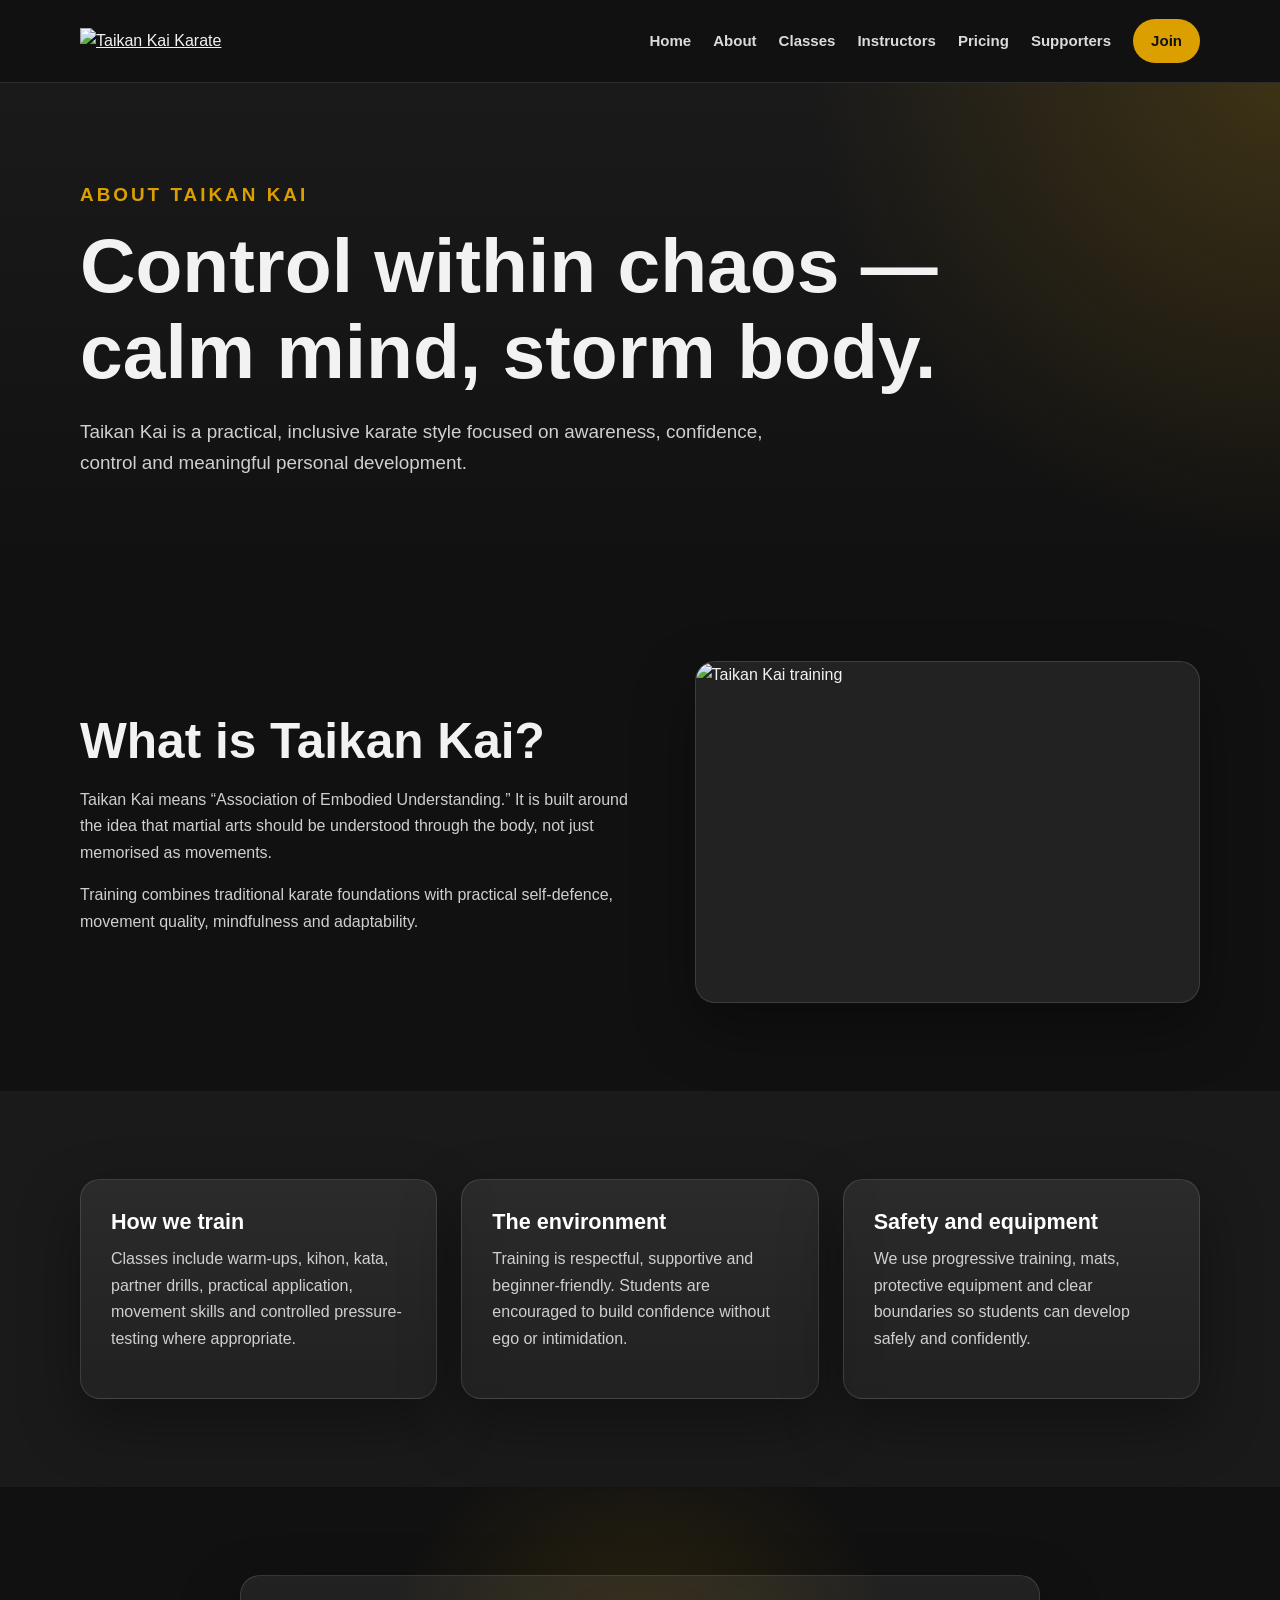
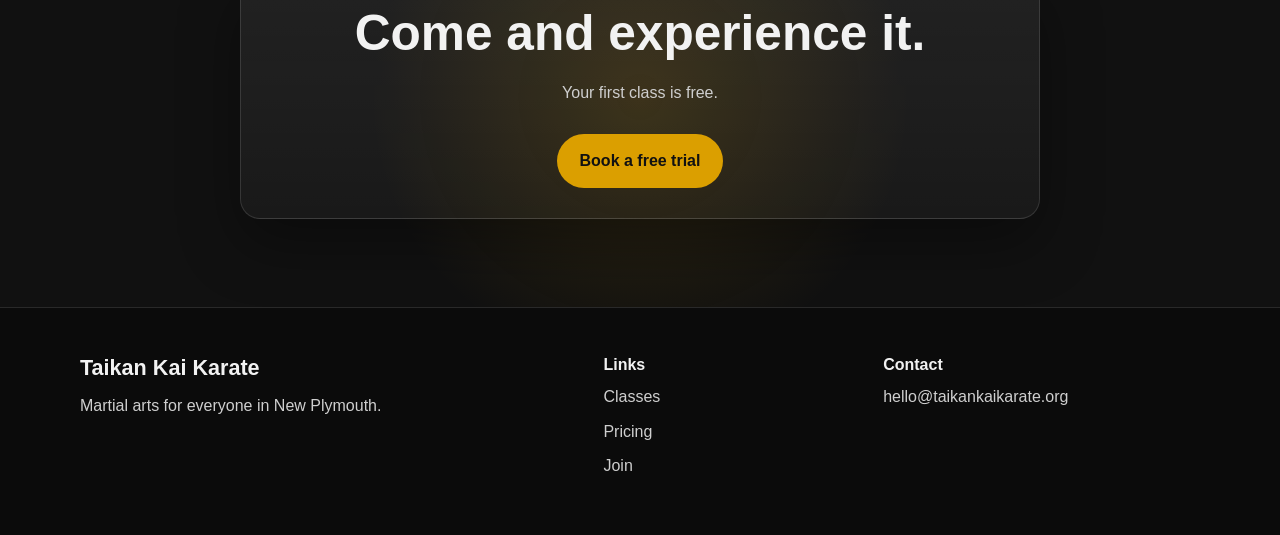
==== about.html @ 23faaea9 "Add files via upload" ====
<!DOCTYPE html>
<html lang="en-NZ">
<head>
  <meta charset="UTF-8" />
  <meta name="viewport" content="width=device-width, initial-scale=1.0" />
  <title>About | Taikan Kai Karate</title>
  <link rel="stylesheet" href="styles.css" />
</head>
<body>
  <header class="site-header"><div class="container nav-wrap"><a class="logo" href="index.html"><img src="assets/images/taikan-kai-logo.png" alt="Taikan Kai Karate" /></a><nav class="main-nav"><a href="index.html">Home</a><a href="about.html">About</a><a href="classes.html">Classes</a><a href="instructors.html">Instructors</a><a href="pricing.html">Pricing</a><a href="sponsors.html">Supporters</a><a class="nav-cta" href="join.html">Join</a></nav></div></header>
  <main>
    <section class="page-hero"><div class="container"><p class="eyebrow">About Taikan Kai</p><h1>Control within chaos — calm mind, storm body.</h1><p>Taikan Kai is a practical, inclusive karate style focused on awareness, confidence, control and meaningful personal development.</p></div></section>
    <section class="section"><div class="container split"><div><h2>What is Taikan Kai?</h2><p>Taikan Kai means “Association of Embodied Understanding.” It is built around the idea that martial arts should be understood through the body, not just memorised as movements.</p><p>Training combines traditional karate foundations with practical self-defence, movement quality, mindfulness and adaptability.</p></div><div class="image-card"><img src="assets/images/about-training.jpg" alt="Taikan Kai training" /></div></div></section>
    <section class="section alt"><div class="container"><div class="card-grid three"><article class="card"><h3>How we train</h3><p>Classes include warm-ups, kihon, kata, partner drills, practical application, movement skills and controlled pressure-testing where appropriate.</p></article><article class="card"><h3>The environment</h3><p>Training is respectful, supportive and beginner-friendly. Students are encouraged to build confidence without ego or intimidation.</p></article><article class="card"><h3>Safety and equipment</h3><p>We use progressive training, mats, protective equipment and clear boundaries so students can develop safely and confidently.</p></article></div></div></section>
    <section class="cta-section"><div class="container cta-box"><h2>Come and experience it.</h2><p>Your first class is free.</p><a class="button primary" href="join.html">Book a free trial</a></div></section>
  </main>
  <footer class="site-footer"><div class="container footer-grid"><div><h3>Taikan Kai Karate</h3><p>Martial arts for everyone in New Plymouth.</p></div><div><h4>Links</h4><a href="classes.html">Classes</a><a href="pricing.html">Pricing</a><a href="join.html">Join</a></div><div><h4>Contact</h4><a href="mailto:hello@taikankaikarate.org">hello@taikankaikarate.org</a></div></div></footer>
</body>
</html>
---- styles.css ----
:root {
  --black: #111111;
  --black-soft: #1a1a1a;
  --charcoal: #222222;
  --gold: #db9f00;
  --gold-dark: #aa7a00;
  --white: #ffffff;
  --off-white: #f2f2f2;
  --muted: #cfcfcf;
  --line: rgba(255,255,255,0.12);
  --max-width: 1120px;
  --radius: 20px;
  --shadow: 0 24px 60px rgba(0,0,0,0.35);
}

* { box-sizing: border-box; }

html { scroll-behavior: smooth; }

body {
  margin: 0;
  font-family: Inter, Poppins, Arial, sans-serif;
  background: var(--black);
  color: var(--off-white);
  line-height: 1.65;
}

img { max-width: 100%; display: block; }

a { color: inherit; }

.container {
  width: min(var(--max-width), calc(100% - 40px));
  margin: 0 auto;
}

.site-header {
  position: sticky;
  top: 0;
  z-index: 50;
  background: rgba(17,17,17,0.94);
  backdrop-filter: blur(12px);
  border-bottom: 1px solid var(--line);
}

.nav-wrap {
  min-height: 82px;
  display: flex;
  align-items: center;
  justify-content: space-between;
  gap: 30px;
}

.logo img {
  width: 300px;
  max-width: 52vw;
  height: auto;
}

.main-nav {
  display: flex;
  align-items: center;
  gap: 22px;
  font-size: 0.94rem;
  font-weight: 700;
}

.main-nav a {
  text-decoration: none;
  color: var(--off-white);
  opacity: 0.9;
}

.main-nav a:hover { color: var(--gold); opacity: 1; }

.nav-cta {
  background: var(--gold);
  color: #111 !important;
  padding: 10px 18px;
  border-radius: 999px;
  opacity: 1 !important;
}

.nav-cta:hover { background: #f0b31b; color: #111 !important; }

.hero, .page-hero {
  padding: 96px 0 76px;
  background:
    radial-gradient(circle at top right, rgba(219,159,0,0.18), transparent 34%),
    linear-gradient(180deg, var(--black-soft), var(--black));
}

.hero-grid, .split, .instructor-card {
  display: grid;
  grid-template-columns: 1.05fr 0.95fr;
  gap: 56px;
  align-items: center;
}

.reverse { grid-template-columns: 0.95fr 1.05fr; }

.eyebrow {
  margin: 0 0 12px;
  color: var(--gold);
  text-transform: uppercase;
  letter-spacing: 0.16em;
  font-size: 0.78rem;
  font-weight: 800;
}

h1, h2, h3, h4 { line-height: 1.12; margin-top: 0; }

h1 {
  font-size: clamp(2.55rem, 6vw, 5rem);
  max-width: 900px;
  margin-bottom: 22px;
}

h2 { font-size: clamp(2rem, 4vw, 3.1rem); margin-bottom: 18px; }
h3 { font-size: 1.35rem; margin-bottom: 12px; }
h4 { margin-bottom: 10px; }

p { color: var(--muted); margin-top: 0; }

.hero-text, .page-hero p, .intro {
  font-size: 1.18rem;
  max-width: 720px;
}

.section { padding: 88px 0; }
.section.alt { background: var(--black-soft); }

.section-heading {
  max-width: 760px;
  margin-bottom: 34px;
}

.card-grid {
  display: grid;
  gap: 24px;
}

.card-grid.three { grid-template-columns: repeat(3, 1fr); }
.card-grid.two, .pricing-grid { grid-template-columns: repeat(2, 1fr); }

.card, .price-card, .meta-box, .cta-box {
  background: linear-gradient(180deg, rgba(255,255,255,0.075), rgba(255,255,255,0.035));
  border: 1px solid var(--line);
  border-radius: var(--radius);
  padding: 30px;
  box-shadow: var(--shadow);
}

.card h3, .card h2, .price-card h2 { color: var(--white); }

.image-card {
  border-radius: var(--radius);
  overflow: hidden;
  border: 1px solid var(--line);
  background: var(--charcoal);
  box-shadow: var(--shadow);
}

.image-card img {
  width: 100%;
  height: 100%;
  min-height: 340px;
  object-fit: cover;
}

.hero-image img { min-height: 460px; }
.portrait img { min-height: 520px; }

.button-row {
  display: flex;
  gap: 14px;
  flex-wrap: wrap;
  margin-top: 30px;
}

.button {
  display: inline-flex;
  align-items: center;
  justify-content: center;
  min-height: 48px;
  padding: 13px 22px;
  border-radius: 999px;
  text-decoration: none;
  font-weight: 800;
  border: 1px solid transparent;
}

.button.primary {
  background: var(--gold);
  color: #111;
}

.button.primary:hover { background: #f0b31b; }

.button.secondary {
  border-color: var(--line);
  background: rgba(255,255,255,0.04);
  color: var(--white);
}

.button.secondary:hover { border-color: var(--gold); color: var(--gold); }

.text-link {
  color: var(--gold);
  font-weight: 800;
  text-decoration: none;
}

.text-link:hover { text-decoration: underline; }

.info-list p {
  padding: 14px 0;
  border-bottom: 1px solid var(--line);
}

.pricing-grid {
  display: grid;
  gap: 28px;
}

.price-card.featured { border-color: rgba(219,159,0,0.65); }

.price {
  color: var(--white);
  font-size: 3.5rem;
  line-height: 1;
  font-weight: 900;
  margin: 24px 0;
}

.price span {
  color: var(--muted);
  font-size: 1rem;
  font-weight: 700;
}

.steps {
  color: var(--muted);
  padding-left: 22px;
  font-size: 1.08rem;
}

.steps li { margin-bottom: 12px; }

.supporters-strip { text-align: center; }

.sponsor-logos {
  display: flex;
  align-items: center;
  justify-content: center;
  gap: 22px;
  flex-wrap: wrap;
  margin: 28px 0;
}

.sponsor-logos img {
  width: 160px;
  height: 76px;
  object-fit: contain;
  background: #fff;
  padding: 14px;
  border-radius: 12px;
}

.sponsor-logos.large img {
  width: 210px;
  height: 100px;
}

.cta-section {
  padding: 88px 0;
  background:
    radial-gradient(circle at center, rgba(219,159,0,0.16), transparent 40%),
    var(--black);
}

.cta-box {
  text-align: center;
  max-width: 800px;
}

.cta-box .button { margin-top: 12px; }

.site-footer {
  background: #0b0b0b;
  border-top: 1px solid var(--line);
  padding: 48px 0;
}

.footer-grid {
  display: grid;
  grid-template-columns: 2fr 1fr 1.3fr;
  gap: 36px;
}

.site-footer a {
  display: block;
  color: var(--muted);
  text-decoration: none;
  margin-bottom: 8px;
}

.site-footer a:hover { color: var(--gold); }

@media (max-width: 920px) {
  .nav-wrap { align-items: flex-start; flex-direction: column; padding: 18px 0; }
  .main-nav { flex-wrap: wrap; gap: 14px; }
  .hero-grid, .split, .reverse, .instructor-card { grid-template-columns: 1fr; gap: 34px; }
  .card-grid.three, .card-grid.two, .pricing-grid, .footer-grid { grid-template-columns: 1fr; }
  .hero, .page-hero { padding: 72px 0 54px; }
  .section, .cta-section { padding: 64px 0; }
}

@media (max-width: 560px) {
  .container { width: min(100% - 28px, var(--max-width)); }
  .main-nav { font-size: 0.88rem; }
  .logo img { max-width: 86vw; }
  .button, .button-row { width: 100%; }
  .image-card img, .hero-image img, .portrait img { min-height: 260px; }
  .card, .price-card, .meta-box, .cta-box { padding: 22px; }
}
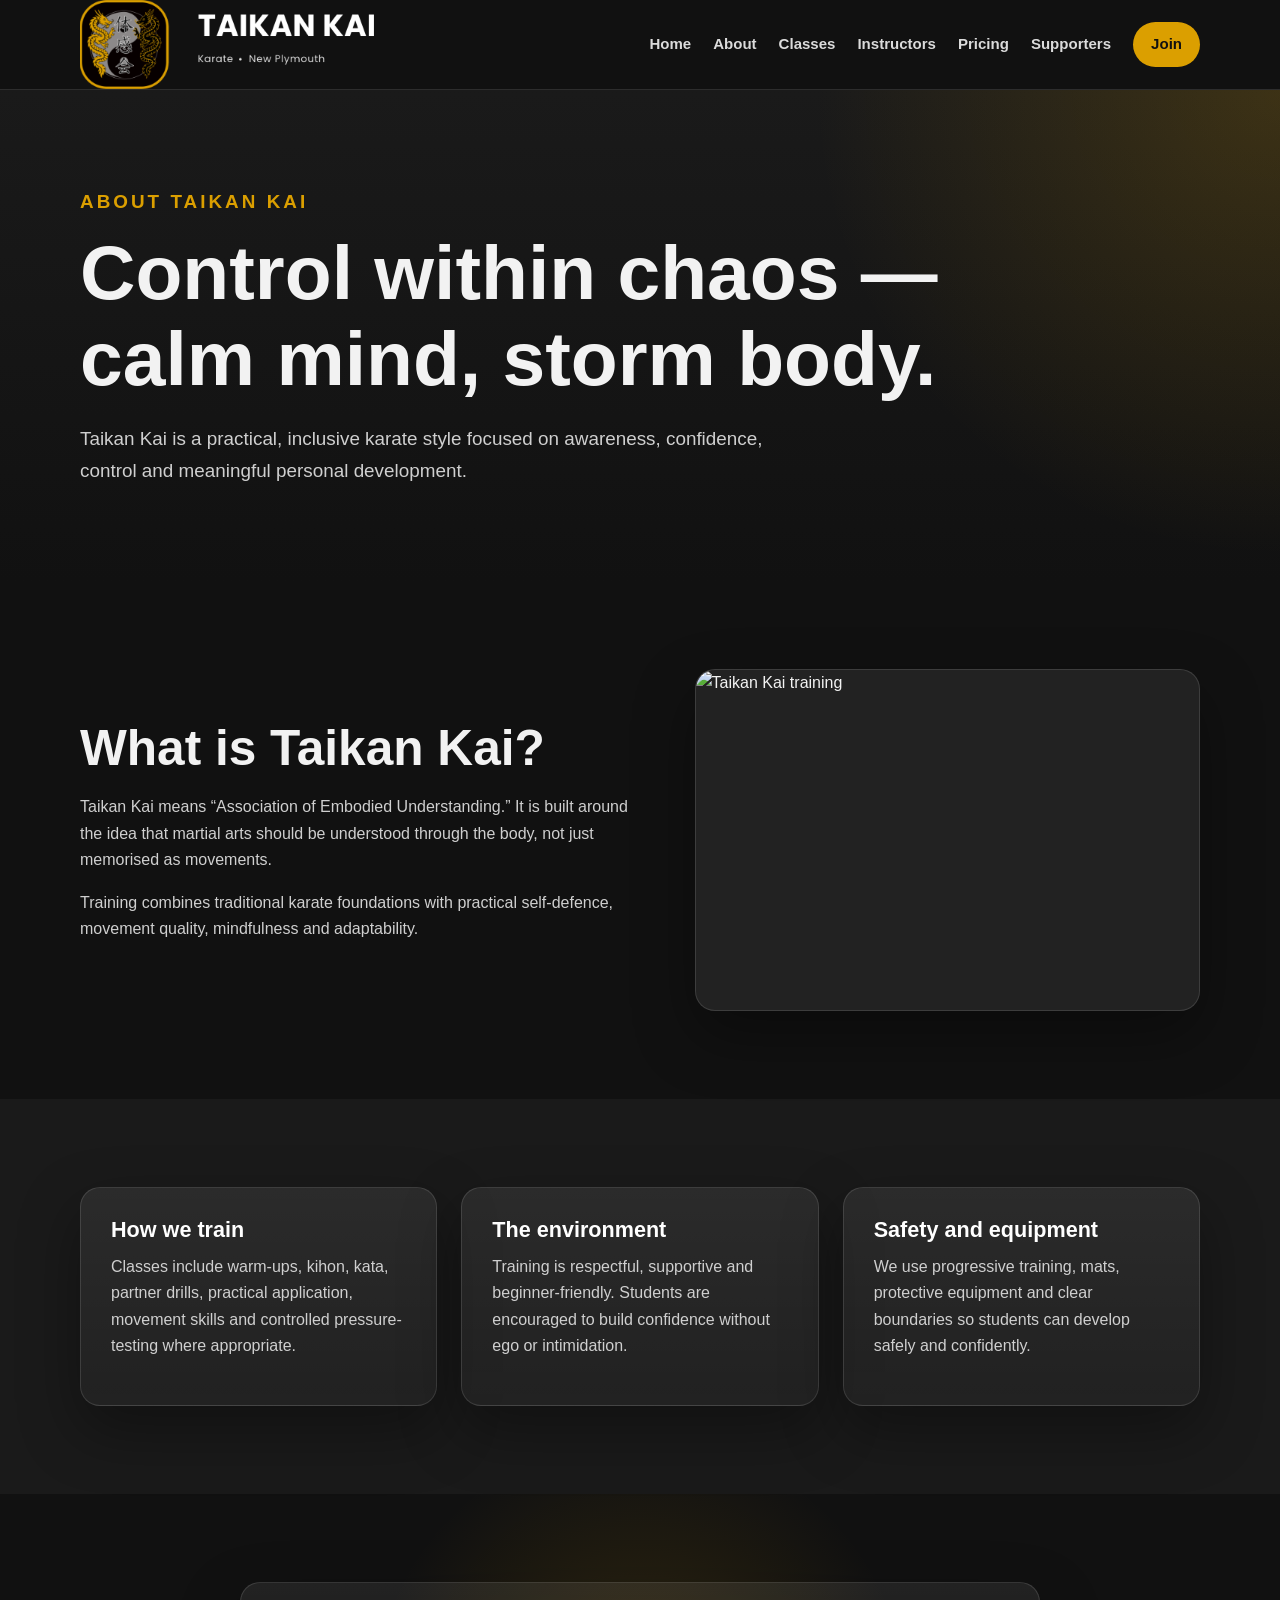
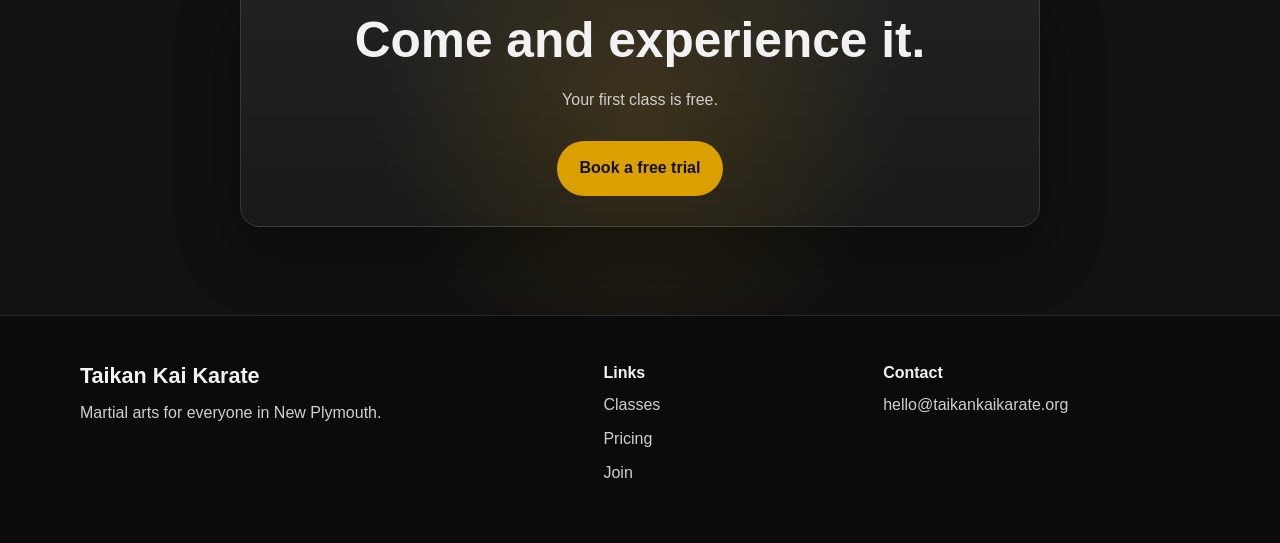
==== commit d4d7633e: "Update about.html" ====
--- a/about.html
+++ b/about.html
@@ -7,7 +7,7 @@
   <link rel="stylesheet" href="styles.css" />
 </head>
 <body>
-  <header class="site-header"><div class="container nav-wrap"><a class="logo" href="index.html"><img src="assets/images/taikan-kai-logo.png" alt="Taikan Kai Karate" /></a><nav class="main-nav"><a href="index.html">Home</a><a href="about.html">About</a><a href="classes.html">Classes</a><a href="instructors.html">Instructors</a><a href="pricing.html">Pricing</a><a href="sponsors.html">Supporters</a><a class="nav-cta" href="join.html">Join</a></nav></div></header>
+  <header class="site-header"><div class="container nav-wrap"><a class="logo" href="index.html"><img src="taikan-kai-logo-white.png" alt="Taikan Kai Karate" /></a><nav class="main-nav"><a href="index.html">Home</a><a href="about.html">About</a><a href="classes.html">Classes</a><a href="instructors.html">Instructors</a><a href="pricing.html">Pricing</a><a href="sponsors.html">Supporters</a><a class="nav-cta" href="join.html">Join</a></nav></div></header>
   <main>
     <section class="page-hero"><div class="container"><p class="eyebrow">About Taikan Kai</p><h1>Control within chaos — calm mind, storm body.</h1><p>Taikan Kai is a practical, inclusive karate style focused on awareness, confidence, control and meaningful personal development.</p></div></section>
     <section class="section"><div class="container split"><div><h2>What is Taikan Kai?</h2><p>Taikan Kai means “Association of Embodied Understanding.” It is built around the idea that martial arts should be understood through the body, not just memorised as movements.</p><p>Training combines traditional karate foundations with practical self-defence, movement quality, mindfulness and adaptability.</p></div><div class="image-card"><img src="assets/images/about-training.jpg" alt="Taikan Kai training" /></div></div></section>
